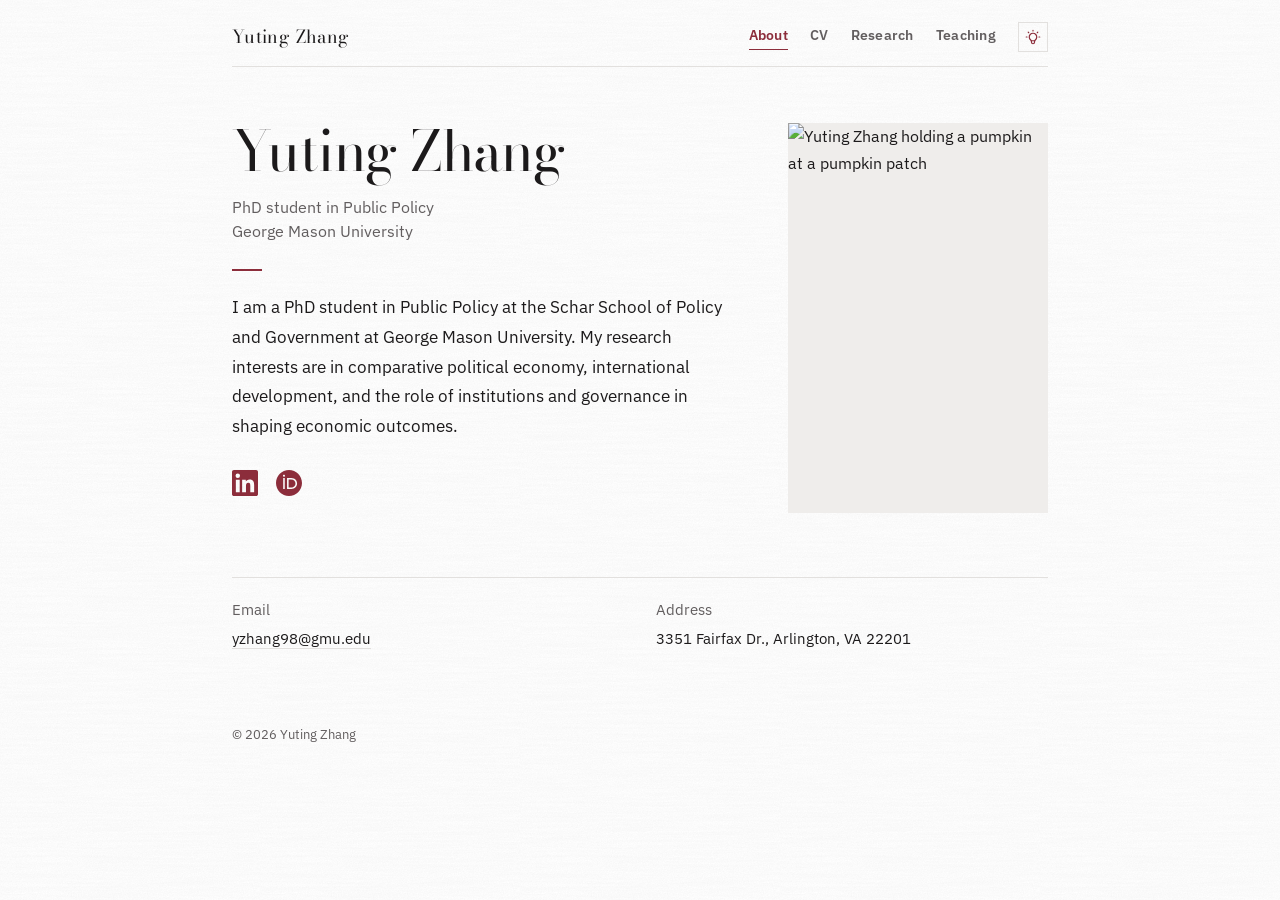
==== index.html @ 072dfac4 "Add files via upload" ====
<!doctype html>
<html lang="en">
<head>
  <meta charset="utf-8">
  <meta name="viewport" content="width=device-width, initial-scale=1">
  <title>Yuting Zhang</title>
  <meta name="description" content="Yuting Zhang is a PhD student in Public Policy at George Mason University. Her research interests are in comparative political economy and international development.">
  <meta name="theme-color" content="#FFFFFF">
  <link rel="icon" href="data:image/svg+xml,%3Csvg xmlns='http://www.w3.org/2000/svg' viewBox='0 0 32 32'%3E%3Crect width='32' height='32' fill='%238C2D3B'/%3E%3Ctext x='16' y='23' font-family='Georgia,serif' font-size='20' text-anchor='middle' fill='%23fff'%3EY%3C/text%3E%3C/svg%3E">

  <script>
    (function () {
      var t;
      try { t = localStorage.getItem('theme'); } catch (e) {}
      if (t !== 'light' && t !== 'dark') {
        t = window.matchMedia && matchMedia('(prefers-color-scheme: dark)').matches ? 'dark' : 'light';
      }
      document.documentElement.setAttribute('data-theme', t);
    })();
  </script>

  <link rel="preconnect" href="https://fonts.googleapis.com">
  <link rel="preconnect" href="https://fonts.gstatic.com" crossorigin>
  <link href="https://fonts.googleapis.com/css2?family=Bodoni+Moda:wght@400;500&family=IBM+Plex+Sans:wght@400;500;600&display=swap" rel="stylesheet">
  <link rel="stylesheet" href="style.css">

  <script type="application/ld+json">
    {
      "@context": "https://schema.org",
      "@type": "Person",
      "name": "Yuting Zhang",
      "url": "https://yutingzhang6120.github.io/",
      "jobTitle": "PhD student in Public Policy",
      "affiliation": { "@type": "CollegeOrUniversity", "name": "George Mason University" },
      "sameAs": [
        "https://orcid.org/0009-0001-0709-4981",
        "https://www.linkedin.com/in/yuting-zhang-998622172"
      ]
    }
  </script>
</head>
<body>
  <div class="wrap">

    <header class="top">
      <a class="brand" href="./">Yuting Zhang</a>
      <nav class="nav" aria-label="Primary">
        <a href="./" aria-current="page">About</a>
        <a href="cv.html">CV</a>
        <a href="research.html">Research</a>
        <a href="teaching.html">Teaching</a>
      </nav>
      <button id="theme-toggle" class="lamp" type="button" aria-label="Switch to dark mode" title="Switch light / dark">
        <svg viewBox="0 0 24 24" width="18" height="18" fill="none" stroke="currentColor" stroke-width="1.6" stroke-linecap="round" stroke-linejoin="round" aria-hidden="true">
          <g class="rays"><path d="M3 12h1m8-9v1m8 8h1m-15.4-6.4l.7.7m12.1-.7l-.7.7"/></g>
          <path d="M9 16a5 5 0 1 1 6 0a3.5 3.5 0 0 0-1 3a2 2 0 0 1-4 0a3.5 3.5 0 0 0-1-3"/>
          <path d="M9.7 17h4.6"/>
        </svg>
      </button>
    </header>

    <main>
      <section class="hero">
        <div class="intro">
          <h1>Yuting Zhang</h1>
          <p class="role">PhD student in Public Policy<br>George Mason University</p>
          <span class="bar" aria-hidden="true"></span>
          <p class="bio">I am a PhD student in Public Policy at the Schar School of Policy and Government at George Mason University. My research interests are in comparative political economy, international development, and the role of institutions and governance in shaping economic outcomes.</p>
          <p class="links">
            <a class="icon-link" href="https://www.linkedin.com/in/yuting-zhang-998622172" target="_blank" rel="noopener noreferrer" aria-label="Yuting Zhang on LinkedIn" title="LinkedIn">
              <svg viewBox="0 0 24 24" width="26" height="26" fill="currentColor" aria-hidden="true"><path d="M20.447 20.452h-3.554v-5.569c0-1.328-.027-3.037-1.852-3.037-1.853 0-2.136 1.445-2.136 2.939v5.667H9.351V9h3.414v1.561h.046c.477-.9 1.637-1.85 3.37-1.85 3.601 0 4.267 2.37 4.267 5.455v6.286zM5.337 7.433a2.062 2.062 0 0 1-2.063-2.065 2.064 2.064 0 1 1 2.063 2.065zm1.782 13.019H3.555V9h3.564v11.452zM22.225 0H1.771C.792 0 0 .774 0 1.729v20.542C0 23.227.792 24 1.771 24h20.451C23.2 24 24 23.227 24 22.271V1.729C24 .774 23.2 0 22.222 0h.003z"/></svg>
            </a>
            <a class="icon-link" href="https://orcid.org/0009-0001-0709-4981" target="_blank" rel="noopener noreferrer me" aria-label="Yuting Zhang on ORCID" title="ORCID 0009-0001-0709-4981">
              <svg viewBox="0 0 24 24" width="26" height="26" fill="currentColor" aria-hidden="true"><path d="M12 0C5.372 0 0 5.372 0 12s5.372 12 12 12 12-5.372 12-12S18.628 0 12 0zM7.369 4.378c.525 0 .947.431.947.947s-.422.947-.947.947a.95.95 0 0 1-.947-.947c0-.525.422-.947.947-.947zm-.722 3.038h1.444v10.041H6.647V7.416zm3.562 0h3.9c3.712 0 5.344 2.653 5.344 5.025 0 2.578-2.016 5.025-5.325 5.025h-3.919V7.416zm1.444 1.303v7.444h2.297c3.272 0 4.022-2.484 4.022-3.722 0-2.016-1.284-3.722-4.097-3.722h-2.222z"/></svg>
            </a>
          </p>
        </div>
        <img class="portrait" src="images/yuting.jpg" width="1000" height="1500" alt="Yuting Zhang holding a pumpkin at a pumpkin patch">
      </section>

      <section class="contact" aria-label="Contact">
        <div>
          <h2>Email</h2>
          <a href="mailto:yzhang98@gmu.edu">yzhang98@gmu.edu</a>
        </div>
        <div>
          <h2>Address</h2>
          <address>3351 Fairfax Dr., Arlington, VA 22201</address>
        </div>
      </section>
    </main>

    <footer>&copy; 2026 Yuting Zhang</footer>
  </div>

  <script src="script.js"></script>
</body>
</html>
---- style.css ----
:root {
  --bg: #FFFFFF;
  --ink: #1C1A1B;
  --sec: #625E5F;
  --acc: #8C2D3B;
  --line: #E2E0DE;
  --ph: #EFEDEB;
  --paper: url("data:image/svg+xml;utf8,%3Csvg xmlns='http://www.w3.org/2000/svg' width='260' height='260'%3E%3Cfilter id='a'%3E%3CfeTurbulence type='fractalNoise' baseFrequency='.8' numOctaves='3' stitchTiles='stitch'/%3E%3CfeColorMatrix values='0 0 0 0 .3 0 0 0 0 .3 0 0 0 0 .3 .09 0 0 0 -.015'/%3E%3C/filter%3E%3Cfilter id='b'%3E%3CfeTurbulence type='fractalNoise' baseFrequency='.012 .45' numOctaves='2' stitchTiles='stitch'/%3E%3CfeColorMatrix values='0 0 0 0 .35 0 0 0 0 .35 0 0 0 0 .35 .06 0 0 0 -.015'/%3E%3C/filter%3E%3Crect width='100%25' height='100%25' filter='url(%23a)'/%3E%3Crect width='100%25' height='100%25' filter='url(%23b)'/%3E%3C/svg%3E");
  --serif: 'Bodoni Moda', 'Bodoni 72', Didot, serif;
  --sans: 'IBM Plex Sans', 'Helvetica Neue', Arial, sans-serif;
  color-scheme: light;
}

:root[data-theme="dark"] {
  --bg: #14161A;
  --ink: #E6E8E6;
  --sec: #8F948F;
  --acc: #B8A06A;
  --line: #2A2D32;
  --ph: #24282D;
  --paper: none;
  color-scheme: dark;
}

@media (prefers-color-scheme: dark) {
  :root:not([data-theme]) {
    --bg: #14161A;
    --ink: #E6E8E6;
    --sec: #8F948F;
    --acc: #B8A06A;
    --line: #2A2D32;
    --ph: #24282D;
    --paper: none;
    color-scheme: dark;
  }
}

* { box-sizing: border-box; }

html { -webkit-text-size-adjust: 100%; }

body {
  margin: 0;
  background-color: var(--bg);
  background-image: var(--paper);
  color: var(--ink);
  font: 400 16px/1.7 var(--sans);
  transition: background-color .25s, color .25s;
}

::selection { background: var(--acc); color: var(--bg); }

:focus-visible { outline: 2px solid var(--acc); outline-offset: 3px; }

.wrap {
  max-width: 880px;
  margin: 0 auto;
  padding: 0 32px;
}

/* header */
.top {
  display: flex;
  flex-wrap: wrap;
  align-items: center;
  gap: 12px 22px;
  padding: 22px 0 14px;
  border-bottom: 1px solid var(--line);
}

.brand {
  margin-right: auto;
  font: 400 18px/1 var(--serif);
  letter-spacing: .02em;
  color: var(--ink);
  text-decoration: none;
}

.nav { display: flex; gap: 22px; font-size: 14px; font-weight: 600; letter-spacing: .02em; }
.nav a {
  color: var(--sec);
  text-decoration: none;
  border-bottom: 1px solid transparent;
  padding-bottom: 2px;
  transition: color .2s, border-color .2s;
}
.nav a:hover,
.nav a[aria-current="page"] { color: var(--acc); border-color: var(--acc); }

.lamp {
  width: 30px;
  height: 30px;
  padding: 0;
  display: flex;
  align-items: center;
  justify-content: center;
  border: 1px solid var(--line);
  border-radius: 0;
  background: transparent;
  color: var(--acc);
  cursor: pointer;
  transition: border-color .2s;
}
.lamp:hover { border-color: var(--acc); }
:root[data-theme="dark"] .lamp .rays { display: none; }

/* hero */
.hero {
  display: grid;
  grid-template-columns: minmax(0, 1fr) 260px;
  gap: 56px;
  align-items: start;
  margin-top: 56px;
}

h1 {
  margin: 0;
  font: 400 clamp(2.6rem, 7vw, 3.5rem)/1 var(--serif);
  letter-spacing: -.01em;
}

.role {
  margin: 16px 0 0;
  color: var(--sec);
  line-height: 1.5;
}

.bar {
  display: block;
  width: 30px;
  height: 2px;
  margin: 26px 0 22px;
  background: var(--acc);
}

.bio {
  margin: 0;
  max-width: 34em;
  font-size: 1.0625rem;
  line-height: 1.75;
}

.links { margin: 28px 0 0; display: flex; gap: 18px; }

.icon-link {
  display: inline-flex;
  color: var(--acc);
  transition: opacity .2s;
}
.icon-link:hover { opacity: .7; }

.portrait {
  display: block;
  width: 260px;
  height: auto;
  aspect-ratio: 2 / 3;
  background: var(--ph);
}

/* contact */
.contact {
  display: grid;
  grid-template-columns: repeat(2, minmax(0, 1fr));
  gap: 32px;
  margin-top: 64px;
  padding-top: 20px;
  border-top: 1px solid var(--line);
  font-size: .9375rem;
  line-height: 1.65;
}

.contact h2 {
  margin: 0 0 4px;
  font: inherit;
  color: var(--sec);
}

.contact address { font-style: normal; }

.contact a {
  color: inherit;
  text-decoration: none;
  border-bottom: 1px solid var(--line);
  transition: border-color .2s;
}
.contact a:hover { border-color: var(--acc); }

/* inner pages: cv, research, teaching */
.page-title {
  margin: 52px 0 0;
  font: 400 clamp(2.3rem, 6vw, 2.75rem)/1 var(--serif);
  letter-spacing: -.01em;
}

.cv-open {
  display: inline-block;
  margin-top: 28px;
  color: var(--acc);
  font-size: 1.0625rem;
  text-decoration: none;
  border-bottom: 1px solid transparent;
  transition: border-color .2s;
}
.cv-open:hover { border-color: var(--acc); }

.pdf-frame {
  margin-top: 24px;
  border: 1px solid var(--line);
  background: var(--ph);
}
.pdf-frame iframe {
  display: block;
  width: 100%;
  height: 88vh;
  min-height: 640px;
  border: 0;
}

.section { margin-top: 44px; }

.section-title {
  margin: 0 0 2px;
  font: 500 13px/1.4 var(--sans);
  letter-spacing: .04em;
  color: var(--acc);
}

.entry {
  display: grid;
  grid-template-columns: minmax(0, 1fr) auto;
  column-gap: 28px;
  padding: 14px 0;
  border-bottom: 1px solid var(--line);
}

.entry-title {
  margin: 0;
  font-size: 1.0625rem;
  font-weight: 500;
  line-height: 1.45;
}

.entry-sub {
  margin: 2px 0 0;
  color: var(--sec);
  font-size: .9375rem;
  line-height: 1.55;
}

.entry-when {
  color: var(--sec);
  font-size: .9375rem;
  line-height: 1.45;
  text-align: right;
  white-space: nowrap;
}

.prose {
  margin: 12px 0 0;
  max-width: 36em;
  font-size: 1.0625rem;
  line-height: 1.75;
}

.fields {
  display: flex;
  flex-wrap: wrap;
  gap: 8px;
  margin: 14px 0 0;
  padding: 0;
  list-style: none;
}
.fields li {
  padding: 4px 12px;
  border: 1px solid var(--line);
  font-size: .9375rem;
}

footer {
  margin: 72px 0 40px;
  font-size: .8125rem;
  color: var(--sec);
}

@media (max-width: 720px) {
  .wrap { padding: 0 22px; }
  .hero { grid-template-columns: 1fr; gap: 32px; margin-top: 36px; }
  .portrait { order: -1; width: 200px; }
  .contact { grid-template-columns: 1fr; gap: 20px; margin-top: 44px; }
  .nav { order: 3; width: 100%; gap: 20px; }
  .page-title { margin-top: 36px; }
  .pdf-frame { display: none; } /* phones can't show embedded PDFs well; the link above opens it instead */
  .entry { grid-template-columns: 1fr; }
  .entry-when { text-align: left; margin-top: 2px; }
  footer { margin-top: 48px; }
}

@media (prefers-reduced-motion: reduce) {
  * { transition: none !important; }
}
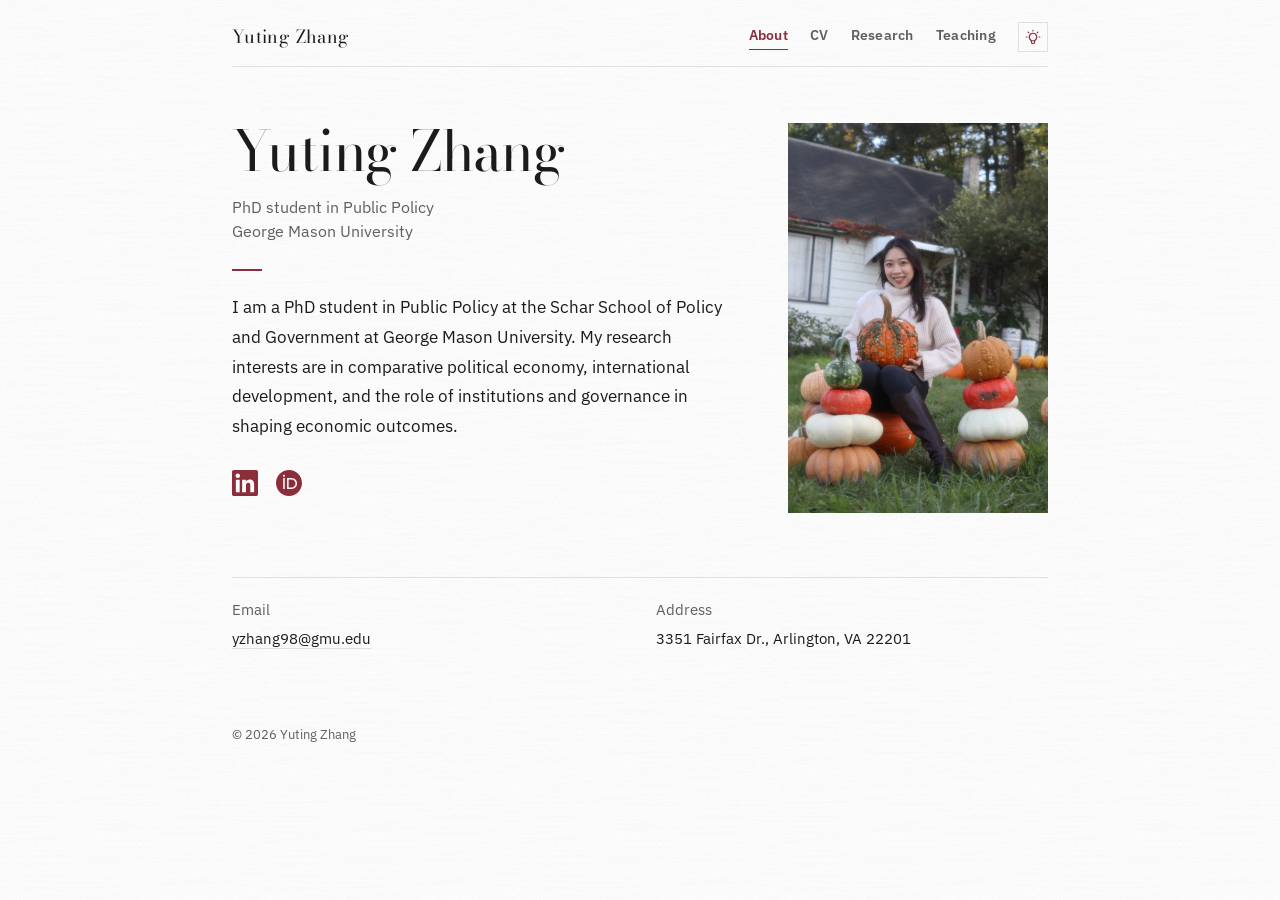
==== commit fdb0959a: "Add files via upload" ====
--- a/index.html
+++ b/index.html
@@ -75,7 +75,7 @@
             </a>
           </p>
         </div>
-        <img class="portrait" src="images/yuting.jpg" width="1000" height="1500" alt="Yuting Zhang holding a pumpkin at a pumpkin patch">
+        <img class="portrait" src="yuting.jpg" width="1000" height="1500" alt="Yuting Zhang holding a pumpkin at a pumpkin patch">
       </section>
 
       <section class="contact" aria-label="Contact">
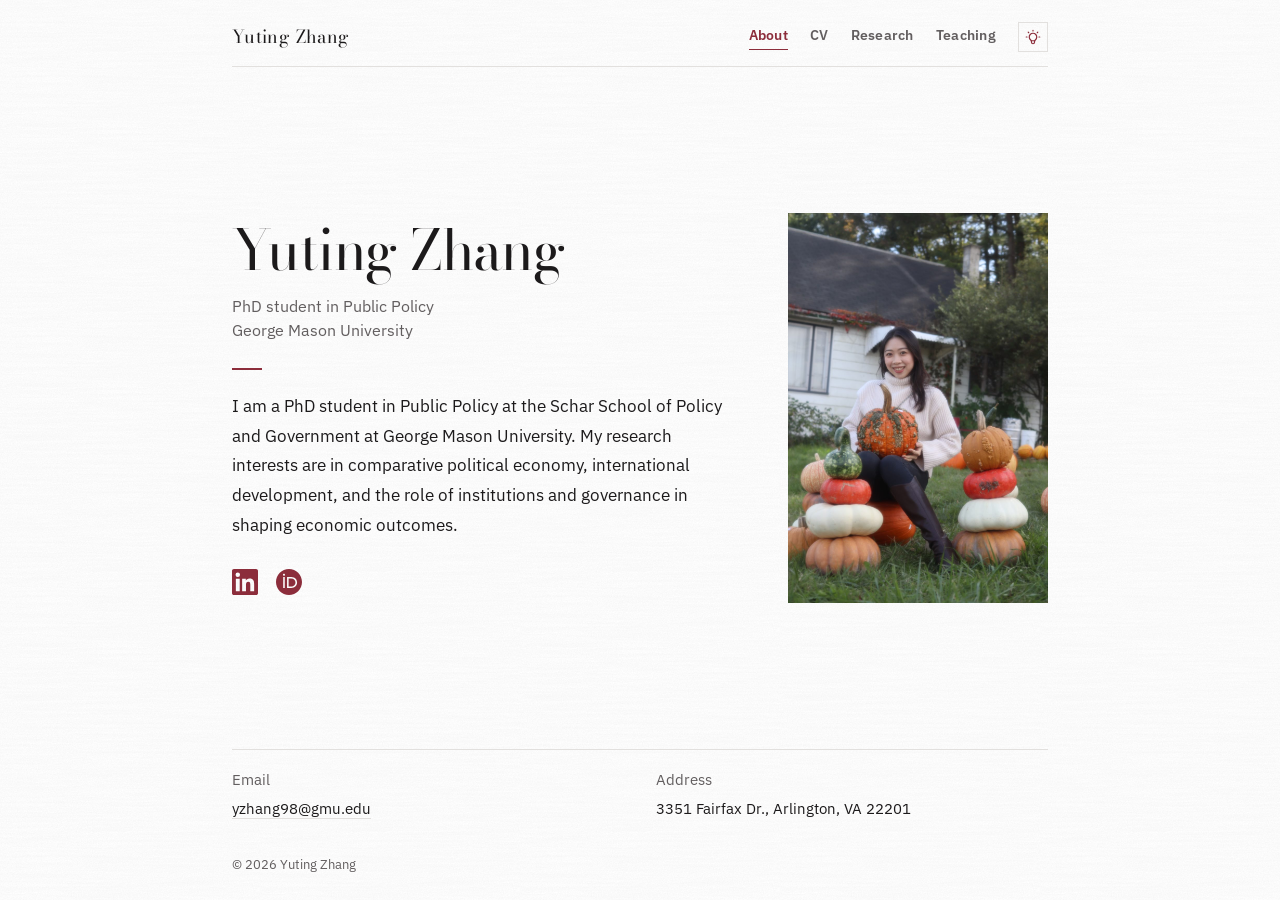
==== commit 26645501: "Add files via upload" ====
--- a/index.html
+++ b/index.html
@@ -59,7 +59,7 @@
       </button>
     </header>
 
-    <main>
+    <main class="home">
       <section class="hero">
         <div class="intro">
           <h1>Yuting Zhang</h1>
--- a/style.css
+++ b/style.css
@@ -53,10 +53,15 @@
 :focus-visible { outline: 2px solid var(--acc); outline-offset: 3px; }
 
 .wrap {
+  display: flex;
+  flex-direction: column;
+  min-height: 100vh;
+  min-height: 100dvh;
   max-width: 880px;
   margin: 0 auto;
   padding: 0 32px;
 }
+.wrap > main { flex: 1; }
 
 /* header */
 .top {
@@ -105,13 +110,18 @@
 :root[data-theme="dark"] .lamp .rays { display: none; }
 
 /* hero */
+/* home page: the photo and the text sit centered between the header and the contact block */
+.home { display: flex; flex-direction: column; }
+
 .hero {
   display: grid;
   grid-template-columns: minmax(0, 1fr) 260px;
   gap: 56px;
-  align-items: start;
-  margin-top: 56px;
-}
+  align-items: center;
+  align-content: center;
+  padding: 32px 0;
+}
+.home .hero { flex: 1; }
 
 h1 {
   margin: 0;
@@ -162,8 +172,8 @@
   display: grid;
   grid-template-columns: repeat(2, minmax(0, 1fr));
   gap: 32px;
-  margin-top: 64px;
-  padding-top: 20px;
+  margin-top: 0;
+  padding-top: 18px;
   border-top: 1px solid var(--line);
   font-size: .9375rem;
   line-height: 1.65;
@@ -277,22 +287,22 @@
 }
 
 footer {
-  margin: 72px 0 40px;
+  margin: 32px 0 24px;
   font-size: .8125rem;
   color: var(--sec);
 }
 
 @media (max-width: 720px) {
   .wrap { padding: 0 22px; }
-  .hero { grid-template-columns: 1fr; gap: 32px; margin-top: 36px; }
+  .hero { grid-template-columns: 1fr; gap: 32px;  }
   .portrait { order: -1; width: 200px; }
-  .contact { grid-template-columns: 1fr; gap: 20px; margin-top: 44px; }
+  .contact { grid-template-columns: 1fr; gap: 20px; margin-top: 0; }
   .nav { order: 3; width: 100%; gap: 20px; }
   .page-title { margin-top: 36px; }
   .pdf-frame { display: none; } /* phones can't show embedded PDFs well; the link above opens it instead */
   .entry { grid-template-columns: 1fr; }
   .entry-when { text-align: left; margin-top: 2px; }
-  footer { margin-top: 48px; }
+  footer { margin-top: 28px; }
 }
 
 @media (prefers-reduced-motion: reduce) {
